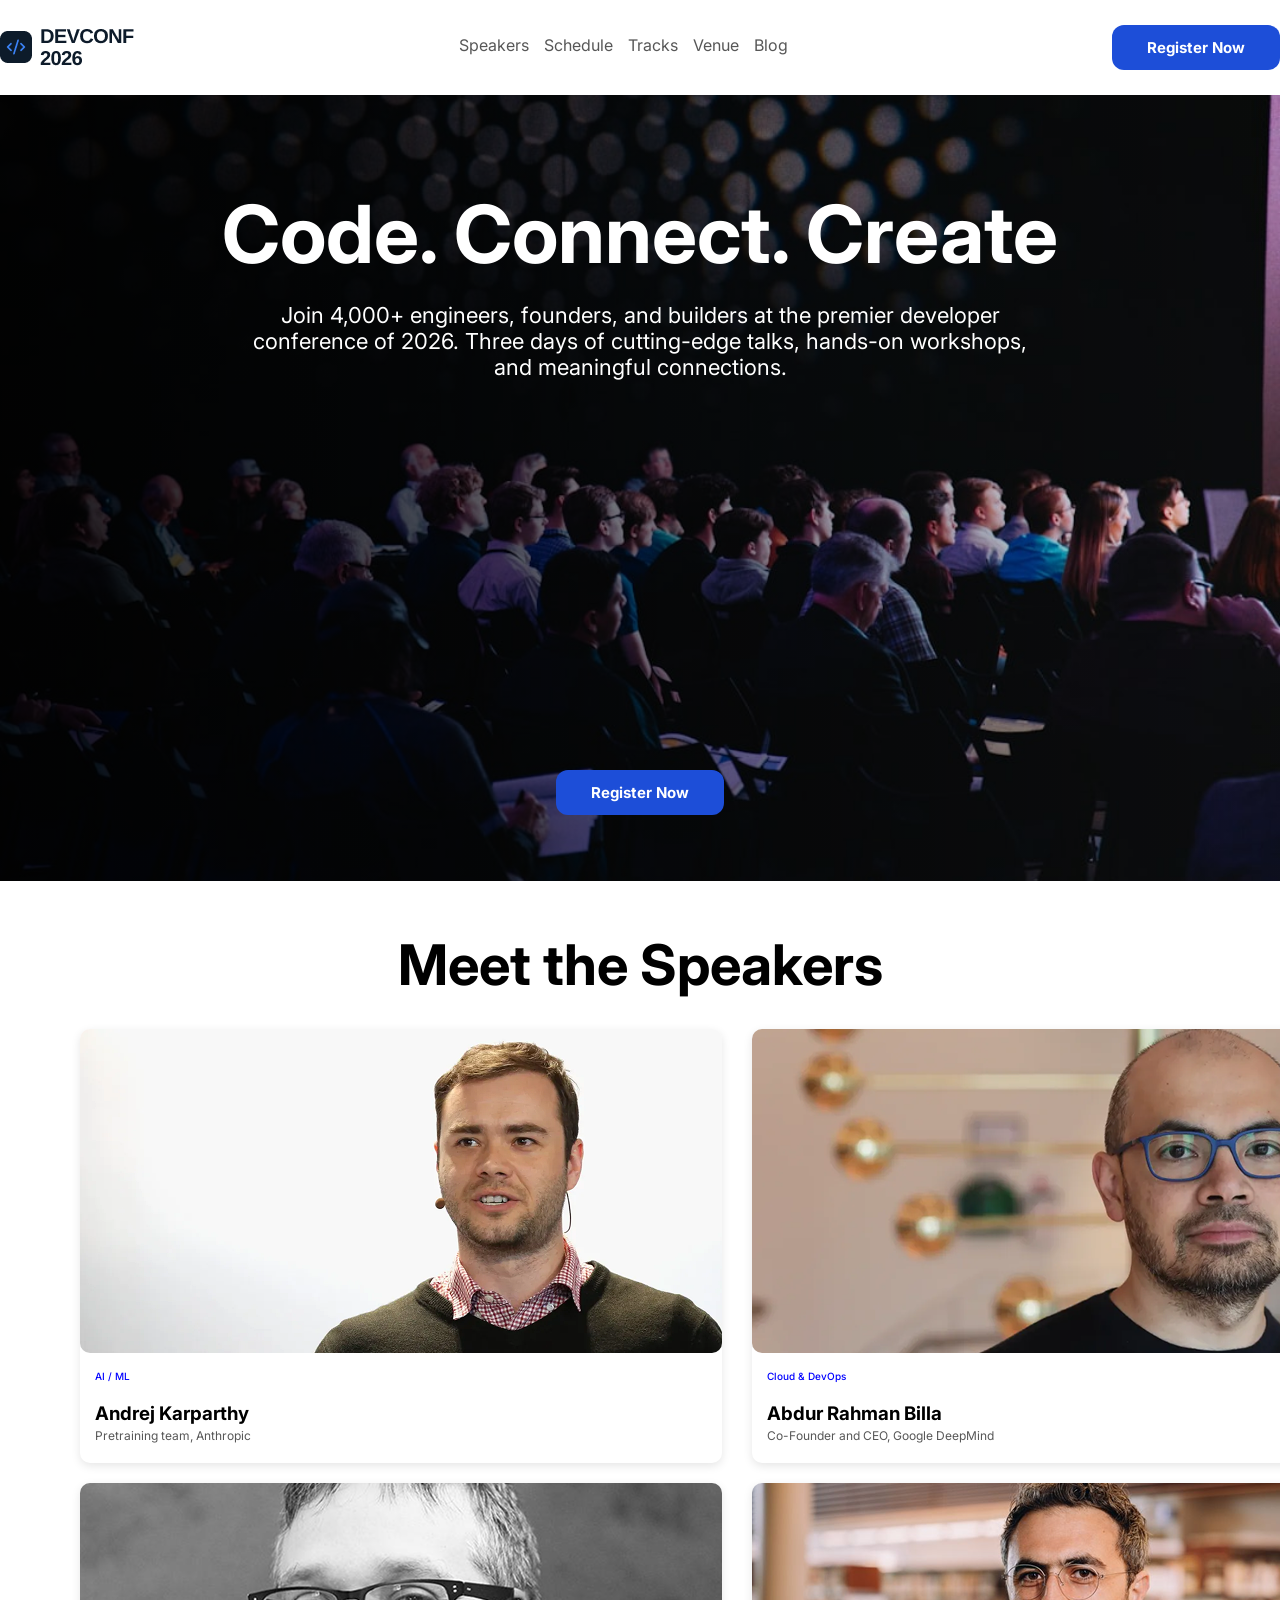
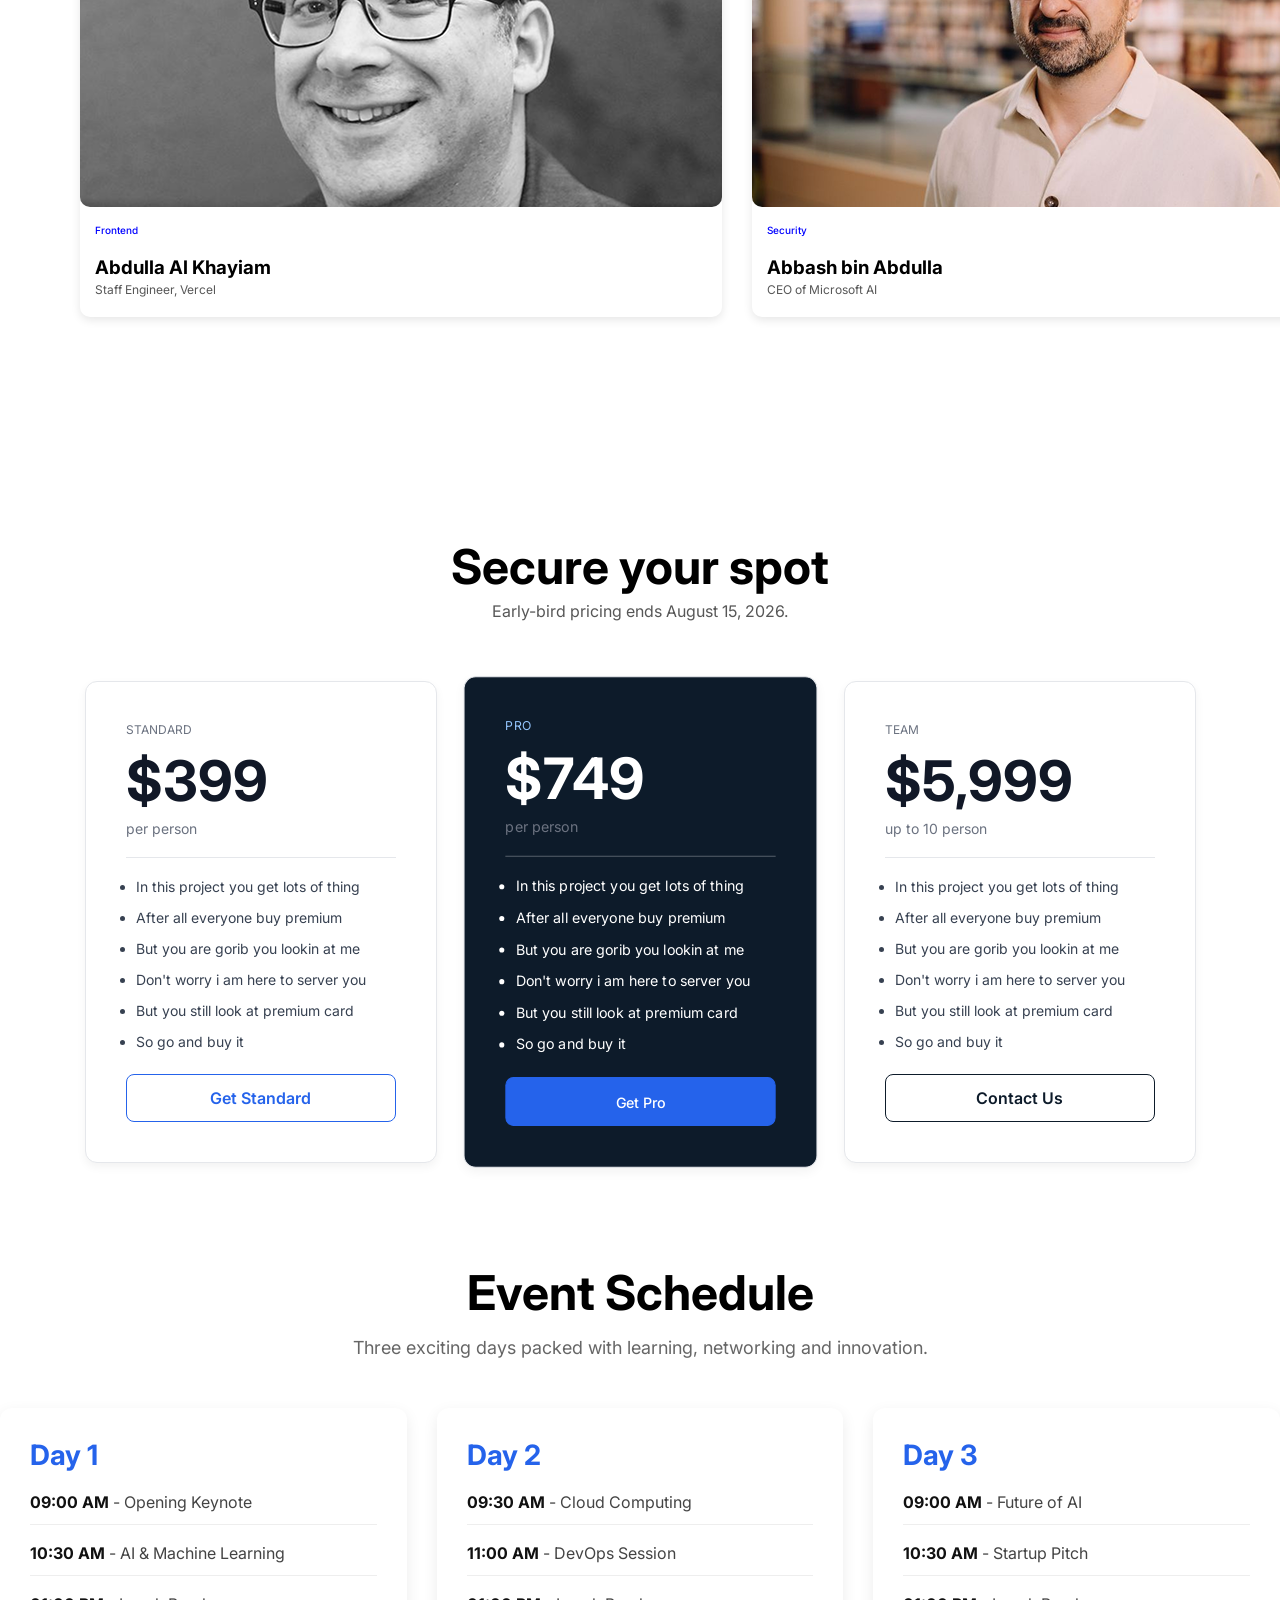
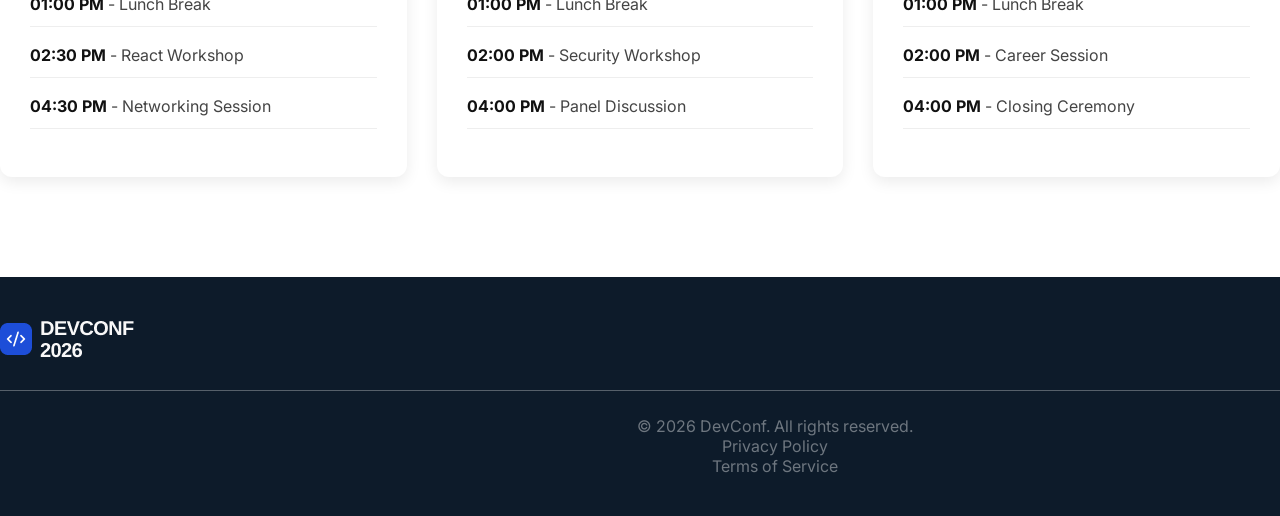
==== index.htm @ 586f61ed "files structure issue" ====
<!DOCTYPE html>
<html lang="en">

<head>
    <meta charset="UTF-8">
    <meta name="viewport" content="width=device-width, initial-scale=1.0">
    <title>Assignment-1</title>
    <style>
        @import url('https://fonts.googleapis.com/css2?family=Inter:ital,opsz,wght@0,14..32,100..900;1,14..32,100..900&display=swap');
    </style>
    <link rel="stylesheet" href="https://cdnjs.cloudflare.com/ajax/libs/font-awesome/6.7.2/css/all.min.css">
    <link rel="stylesheet" href="../styles/style.css">
    <link rel="stylesheet" href="../styles/common.css">
    <link rel="stylesheet" href="../styles/aisection.css">
    <link rel="stylesheet" href="../styles/banner.css">
    <link rel="stylesheet" href="../styles/footer.css">
    <link rel="stylesheet" href="../styles/speaker.css">
    <link rel="stylesheet" href="../styles/navbar.css">
    <link rel="stylesheet" href="../styles/secure.css">

    <link rel="stylesheet" href="./aisection.css">
    <link rel="stylesheet" href="./banner.css">
    <link rel="stylesheet" href="./common.css">
    <link rel="stylesheet" href="./footer.css">
    <link rel="stylesheet" href="./navbar.css">
    <link rel="stylesheet" href="./secure.css">
    <link rel="stylesheet" href="./speaker.css">
    <link rel="stylesheet" href="./style.css">
</head>

<body>
    <!-- nav bar -->
    <section>
        <nav class="nav">
            <div>
                <img class="img" src="./components/assets/logo.png" alt="" />
            </div>
            <div class="list">
                <li> Speakers </li>
                <li> Schedule </li>
                <li> Tracks </li>
                <li> Venue </li>
                <li> Blog </li>
            </div>
            <div>
                <button class="btn">
                    Register Now
                </button>
            </div>
        </nav>
    </section>
    <!-- Banner section -->
    <section class="banner">
        <div class="overlay">
            <div class="content">
                <h1> Code. Connect. Create </h1>
                <p>
                    Join 4,000+ engineers, founders, and builders at the premier developer <br>
                    conference of 2026. Three days of cutting-edge talks, hands-on workshops,<br>
                    and meaningful connections.
                </p>
            </div>
            <button class="btn btn-2"> Register Now </button>
        </div>
    </section>
    <!-- Speaker section -->
    <section class="speaker">
        <h1> Meet the Speakers </h1>
        <div class="column">
            <div class="card">
                <img src="./components/assets/andrej.png" alt="andrej png">
                <p class="mini">AI / ML</p>
                <h3>
                    Andrej Karparthy
                </h3>
                <p>Pretraining team, Anthropic</p>
            </div>
            <div class="card">
                <img src="./components/assets/demis.png" alt="demis png">
                <p class="mini"> Cloud & DevOps </p>
                <h3>
                    Abdur Rahman Billa
                </h3>
                <p>Co-Founder and CEO, Google DeepMind</p>
            </div>

            <div class="card">
                <img src="./components/assets/gary.png" alt="gary png">
                <p class="mini"> Frontend </p>
                <h3>
                    Abdulla Al Khayiam
                </h3>
                <p>Staff Engineer, Vercel</p>
            </div>
            <div class="card">
                <img src="./components/assets/mustafa.png" alt="">
                <p class="mini">Security</p>
                <h3>
                    Abbash bin Abdulla
                </h3>
                <p>CEO of Microsoft AI</p>
            </div>
        </div>
    </section>
    <!-- Secure Spot -->
    <section class="secure">
        <div class="secure-title">
            <h1 class=" slogan"> Secure your spot </h1>
            <p class="para"> Early-bird pricing ends August 15, 2026. </p>
        </div>
        <div class="secure-div">
            <div class="pricing-card">
                <p class="pricing-plan">STANDARD</p>
                <h2 class="price"> $399 </h2>
                <p class="person"> per person</p>
                <hr class="line">
                <ul class="pricing-list">
                    <li class="pricing-item"> In this project you get lots of thing </li>
                    <li class="pricing-item"> After all everyone buy premium </li>
                    <li class="pricing-item"> But you are gorib you lookin at me </li>
                    <li class="pricing-item"> Don't worry i am here to server you </li>
                    <li class="pricing-item"> But you still look at premium card </li>
                    <li class="pricing-item"> So go and buy it </li>
                </ul>

                <button class="button btn-2"> Get Standard </button>
            </div>

            <div class="pricing-card-premium">
                <p class="pricing-plan-prem">PRO</p>
                <h2 class="price-prem"> $749 </h2>
                <p class="person"> per person</p>
                <hr class="line-prem">
                <ul class="pricing-list">
                    <li class="pricing-item-prem"> In this project you get lots of thing </li>
                    <li class="pricing-item-prem"> After all everyone buy premium </li>
                    <li class="pricing-item-prem"> But you are gorib you lookin at me </li>
                    <li class="pricing-item-prem"> Don't worry i am here to server you </li>
                    <li class="pricing-item-prem"> But you still look at premium card </li>
                    <li class="pricing-item-prem"> So go and buy it </li>
                </ul>

                <button class="button btn-3"> Get Pro </button>
            </div>

            <div class="pricing-card">
                <p class="pricing-plan">TEAM</p>
                <h2 class="price"> $5,999 </h2>
                <p class="person"> up to 10 person</p>
                <hr class="line">
                <ul class="pricing-list">
                    <li class="pricing-item"> In this project you get lots of thing </li>
                    <li class="pricing-item"> After all everyone buy premium </li>
                    <li class="pricing-item"> But you are gorib you lookin at me </li>
                    <li class="pricing-item"> Don't worry i am here to server you </li>
                    <li class="pricing-item"> But you still look at premium card </li>
                    <li class="pricing-item"> So go and buy it </li>
                </ul>

                <button class="button btn-4"> Contact Us </button>
            </div>
        </div>
    </section>
    <!-- Ai section -->

    <section class="schedule">

        <h2 class="schedule-title">Event Schedule</h2>

        <p class="schedule-subtitle">
            Three exciting days packed with learning, networking and innovation.
        </p>

        <div class="schedule-container">

            <div class="schedule-card">

                <h3>Day 1</h3>

                <p><strong>09:00 AM</strong> - Opening Keynote</p>
                <p><strong>10:30 AM</strong> - AI & Machine Learning</p>
                <p><strong>01:00 PM</strong> - Lunch Break</p>
                <p><strong>02:30 PM</strong> - React Workshop</p>
                <p><strong>04:30 PM</strong> - Networking Session</p>

            </div>

            <div class="schedule-card">

                <h3>Day 2</h3>

                <p><strong>09:30 AM</strong> - Cloud Computing</p>
                <p><strong>11:00 AM</strong> - DevOps Session</p>
                <p><strong>01:00 PM</strong> - Lunch Break</p>
                <p><strong>02:00 PM</strong> - Security Workshop</p>
                <p><strong>04:00 PM</strong> - Panel Discussion</p>

            </div>

            <div class="schedule-card">

                <h3>Day 3</h3>

                <p><strong>09:00 AM</strong> - Future of AI</p>
                <p><strong>10:30 AM</strong> - Startup Pitch</p>
                <p><strong>01:00 PM</strong> - Lunch Break</p>
                <p><strong>02:00 PM</strong> - Career Session</p>
                <p><strong>04:00 PM</strong> - Closing Ceremony</p>

            </div>

        </div>

    </section>
    <footer class="footer">
        <div class="text-div">
            <div>
                <img class="img" src="./components/assets/footer-logo.png" alt="" />
            </div>
            <div class="social-icon">
                <i class="fa-brands fa-facebook-f"></i>
                <i class="fa-brands fa-instagram"></i>
                <i class="fa-brands fa-x-twitter"></i>
                <i class="fa-brands fa-linkedin-in"></i>
                <i class="fa-brands fa-github"></i>
            </div>

        </div>
        <hr class="footer-line">
        <div class="footer-text-div">
            <div> © 2026 DevConf. All rights reserved. </div>
            <div>
            <p>Privacy Policy</p> 
            <p>Terms of Service</p>   
            </div>
        </div>
    </footer>
</body>

</html>
---- aisection.css ----
.schedule{
    max-width: 1320px;
    margin: 100px auto;
    text-align: center;
}

.schedule-title{
    font-size: 48px;
    margin-bottom: 15px;
}

.schedule-subtitle{
    font-size: 18px;
    color: #666;
    margin-bottom: 50px;
}

.schedule-container{
    display: grid;
    grid-template-columns: repeat(3,1fr);
    gap: 30px;
}

.schedule-card{
    background: white;
    padding: 30px;
    border-radius: 12px;
    box-shadow: 0 5px 15px rgba(0,0,0,.08);
    text-align: left;
}

.schedule-card h3{
    color: #2563EB;
    margin-bottom: 20px;
    font-size: 28px;
}

.schedule-card p{
    margin: 18px 0;
    color: #444;
    font-size: 16px;
    border-bottom: 1px solid #eee;
    padding-bottom: 12px;
}

.schedule-card strong{
    color: #111;
}
---- banner.css ----
.banner{
    width: 100%;
    height: 786px;
    background-size: cover;
    background-position: center;
    background-image:
        linear-gradient(
            to right,
            rgba(0,0,0,.85) 0%,
            rgba(0,0,0,.65) 35%,
            rgba(0,0,0,.05) 100%
        ),
        url(./components/assets/banner.jpg);
}

.overlay,
.content h1,
.content p{
    text-align: center;
}

.content h1,
.content p{
    color: white;
}

.content h1{
    font-size: 80px;
    padding-top: 90px;
}

.content p{
    padding-top: 20px;
    font-size: 22px;
}

.btn-2{
    margin-top: 390px;
}
/* .btn-2:hover{
    background-color:aqua;
} */
---- common.css ----
.btn{
    font-size: 15px;
    padding: 13px 35px;
    border-radius: 12px;
    color: white;
    background-color: #1D4ED8;
    font-weight: bolder;
    border: none;
    margin-bottom: 25px;
    
    
}
.btn:hover{
    background-color: #1E3A8A;
}
---- footer.css ----
.footer{
    width:100%;
    padding:40px 0;
    background:#0D1B2A;
    color:rgba(255,255,255,.4);
}

.text-div{
    width:1550px;
    margin:auto;
    display:flex;
    justify-content:space-between;
    align-items:center;
}

.social-icon{
    display:flex;
    gap:20px;
}

.social-icon i{
    font-size:24px;
    color:white;
    cursor:pointer;
}

.footer-line{
    max-width:1550px;
    margin:25px auto;
    border:none;
    border-top:1px solid rgba(255,255,255,.3);
}

.footer-text-div{
    width:1550px;
    margin:auto;
    text-align: center;
    align-items:center;
}
---- navbar.css ----
.nav{
    display: flex;
    justify-content: space-between;
    max-width: 1600px;
    margin: auto;
    margin-top: 25px;
    text-align: center;
}

.img{
    width: 134px;
    height: 44px;
}

.list{
    display: flex;
    list-style: none;
    gap: 15px;
    text-align: center;
    margin-top: 10px;
    color: #575757;
}
---- secure.css ----
.secure{
    max-width: 1320px;
    margin: 200px auto 50px;
}

.secure-title{
    text-align: center;
    margin-bottom: 60px;
}

.slogan{
    font-size: 48px;
    margin-bottom: 5px;
}

.para{
    font-size: 16px;
    color: #575757;
}

.secure-div{
    display: flex;
    justify-content: center;
    gap: 30px;
}

/* Pricing Card */

.pricing-card,
.pricing-card-premium{
    padding: 40px;
    max-width: 340px;
    border: 1px solid #E5E7EB;
    border-radius: 12px;
    box-shadow: 0px 4px 10px rgba(0, 0, 0, .05);
}

.pricing-card{
    background: white;
}

.pricing-card-premium{
    background: #0D1B2A;
    transform: scale(1.02);
}

/* Pricing Plan */

.pricing-plan,
.pricing-plan-prem{
    font-size: 12px;
    margin-bottom: 10px;
}

.pricing-plan{
    color: #6B7280;
}

.pricing-plan-prem{
    color: #93C5FD;
}

/* Price */

.price,
.price-prem{
    font-size: 56px;
    font-weight: bold;
    margin-bottom: 5px;
}

.price{
    color: #111827;
}

.price-prem{
    color: white;
}

/* Person */

.person{
    font-size: 14px;
    color: #6B7280;
    margin-bottom: 20px;
}

/* Line */

.line,
.line-prem{
    border: none;
    margin-bottom: 20px;
}

.line{
    border-top: 1px solid #E5E7EB;
}

.line-prem{
    border-top: 1px solid rgba(255,255,255,.3);
}

/* Pricing List */

.pricing-item,
.pricing-item-prem{
    margin-left: 10px;
    margin-bottom: 14px;
    font-size: 14px;
}

.pricing-item{
    margin-right: 30px;
    color: #374151;
}

.pricing-item-prem{
    margin-right: 25px;
    color: white;
}

/* Button */

.button,
.btn-3{
    margin-top: 10px;
    width: 100%;
    height: 48px;
    border-radius: 8px;
}
.button{
    border: 1px solid #2563EB;
    background: white;
    color: #2563EB;
    font-size: 16px;
    font-weight: 600;
}

.btn-3{
    background: #2563EB;
    color: white;
    padding: 0 15px;
    font-size: 14px;
    font-weight: 500;
}

/* Team Card Button */

.btn-4{
    border: 1px solid #0D1B2A;
    color: #0D1B2A;
    font-weight: 600;
}
.button:hover,
.btn-2:hover{
    background-color: #1E3A8A;
}

.btn-2:hover{
    color: white;
}

.btn-4:hover{
    background-color: #0D1B2A;
    color: white;
}
---- speaker.css ----
.speaker{
    max-width: 1450px;
    margin: auto;
    padding-left: 80px;
    padding-right: 80px;
}

.speaker h1{
    margin-top: 50px;
    text-align: center;
    font-size: 56px;
}

.column{
    display: grid;
    grid-template-columns: repeat(2,1fr);
    column-gap: 30px;
    margin-top: 30px;
}

.card{
    max-width: 100%;
    border-radius: 10px;
    margin-bottom: 20px;
    box-shadow: 0px 3px 10px rgba(0, 0, 0, 0.1);
}

.card img{
    max-width: 642px;
    max-height: 324px;
    border-radius: 10px;
    margin-bottom: 10px;
}

/* Common margin-left */

.card .mini,
.card h3,
.card p{
    margin-left: 15px;
}

.card .mini{
    font-size: 10px;
    font-weight: 500;
    color: blue;
}

.card p{
    margin-top: 3px;
    font-size: 12px;
    padding-bottom: 20px;
    color: #575757;
}
---- style.css ----
*{
    margin: 0;
    padding: 0;
    font-family: "Inter", sans-serif;;
}
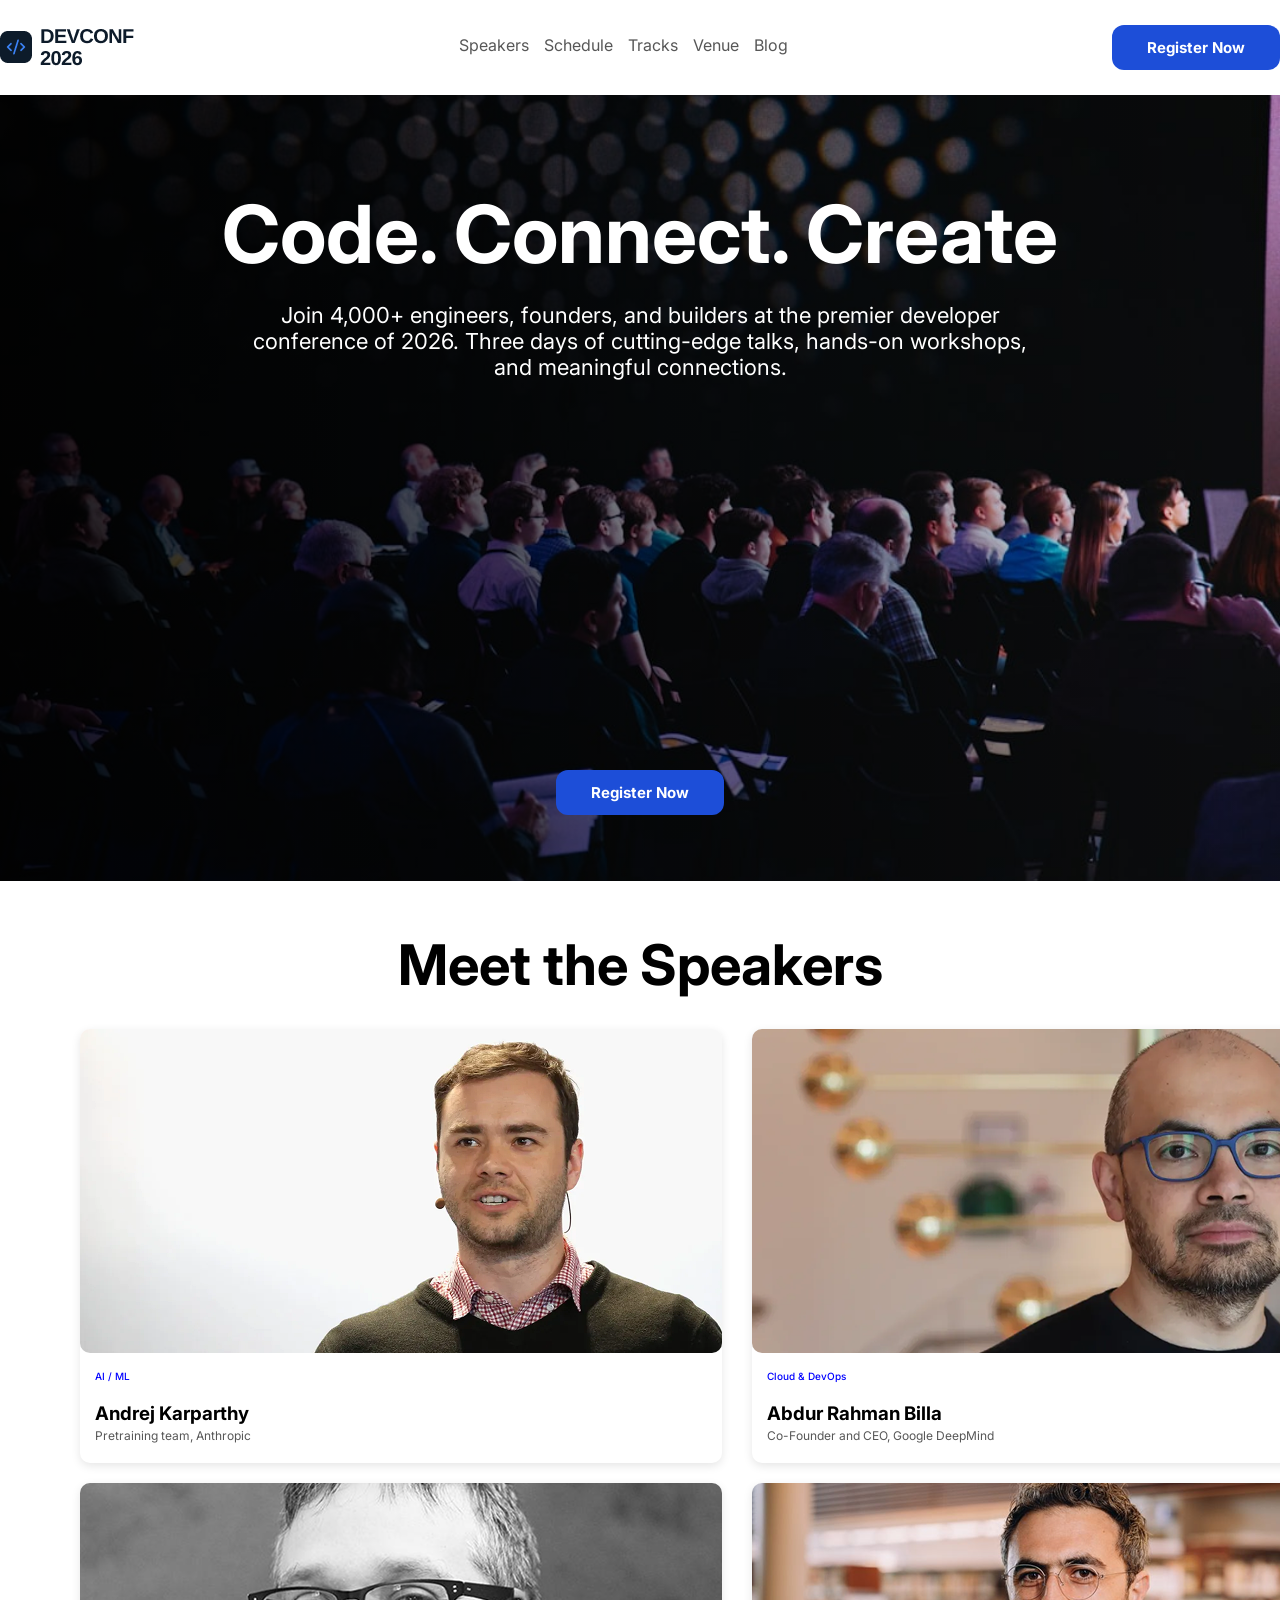
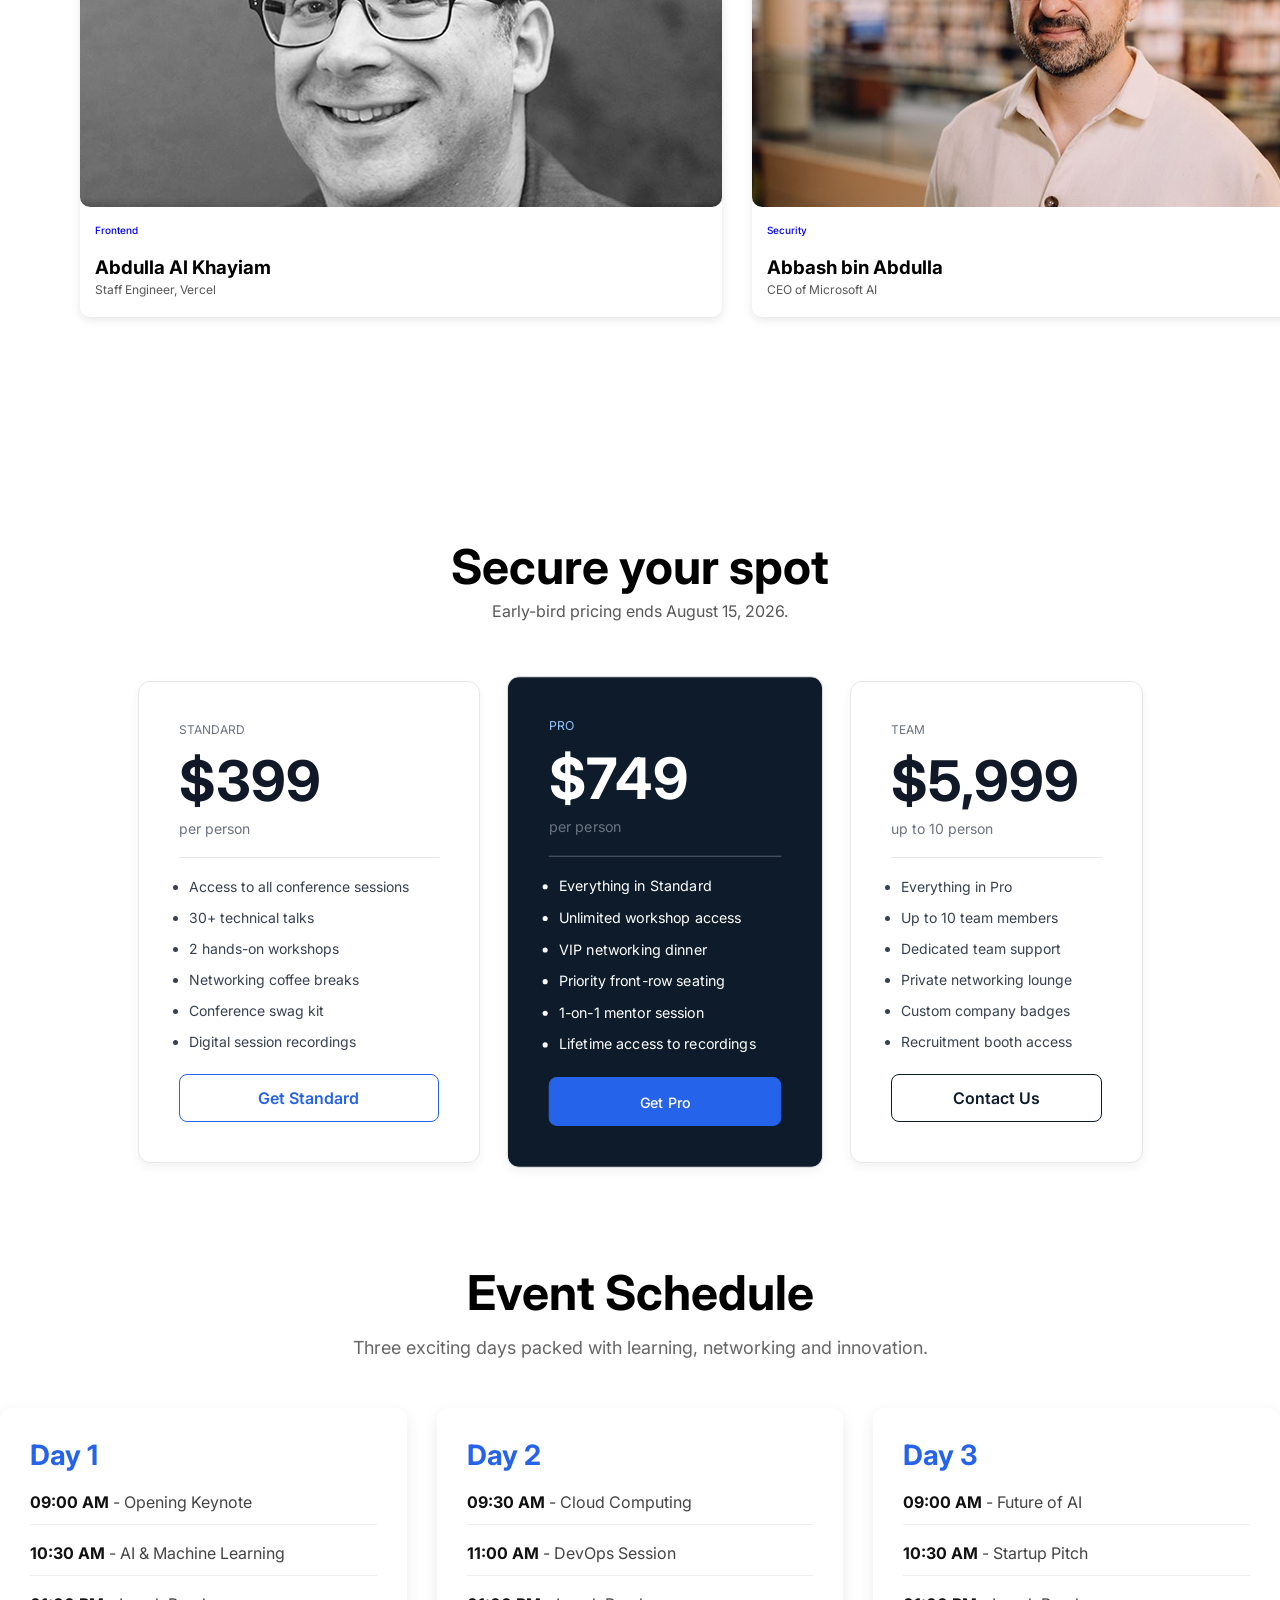
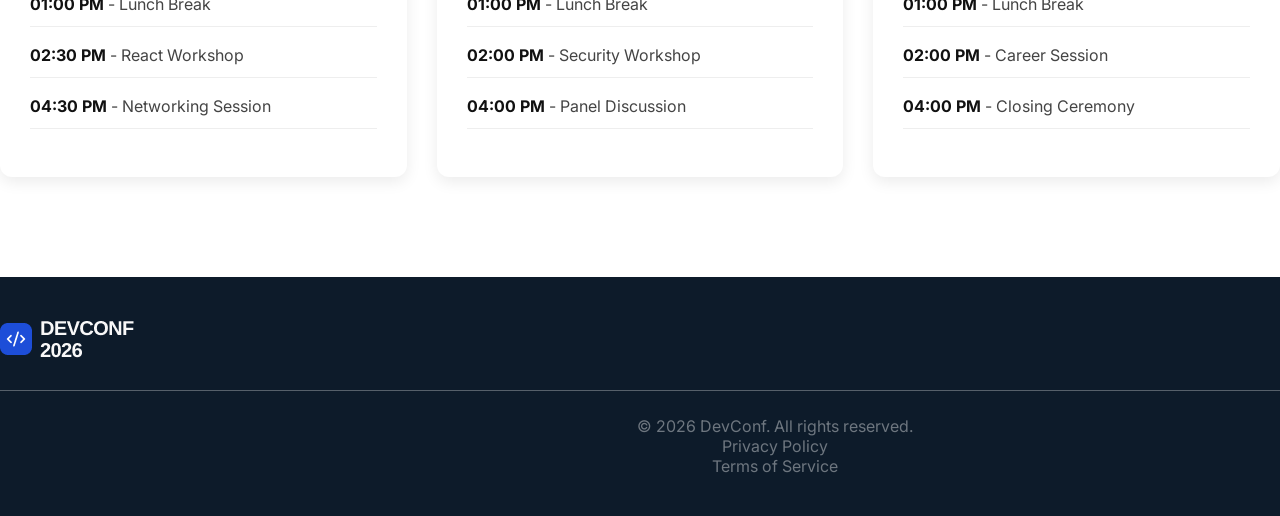
==== commit dfcb0a52: "card list change" ====
--- a/index.htm
+++ b/index.htm
@@ -9,14 +9,6 @@
         @import url('https://fonts.googleapis.com/css2?family=Inter:ital,opsz,wght@0,14..32,100..900;1,14..32,100..900&display=swap');
     </style>
     <link rel="stylesheet" href="https://cdnjs.cloudflare.com/ajax/libs/font-awesome/6.7.2/css/all.min.css">
-    <link rel="stylesheet" href="../styles/style.css">
-    <link rel="stylesheet" href="../styles/common.css">
-    <link rel="stylesheet" href="../styles/aisection.css">
-    <link rel="stylesheet" href="../styles/banner.css">
-    <link rel="stylesheet" href="../styles/footer.css">
-    <link rel="stylesheet" href="../styles/speaker.css">
-    <link rel="stylesheet" href="../styles/navbar.css">
-    <link rel="stylesheet" href="../styles/secure.css">
 
     <link rel="stylesheet" href="./aisection.css">
     <link rel="stylesheet" href="./banner.css">
@@ -26,6 +18,7 @@
     <link rel="stylesheet" href="./secure.css">
     <link rel="stylesheet" href="./speaker.css">
     <link rel="stylesheet" href="./style.css">
+
 </head>
 
 <body>
@@ -115,12 +108,12 @@
                 <p class="person"> per person</p>
                 <hr class="line">
                 <ul class="pricing-list">
-                    <li class="pricing-item"> In this project you get lots of thing </li>
-                    <li class="pricing-item"> After all everyone buy premium </li>
-                    <li class="pricing-item"> But you are gorib you lookin at me </li>
-                    <li class="pricing-item"> Don't worry i am here to server you </li>
-                    <li class="pricing-item"> But you still look at premium card </li>
-                    <li class="pricing-item"> So go and buy it </li>
+                    <li class="pricing-item">Access to all conference sessions</li>
+                    <li class="pricing-item">30+ technical talks</li>
+                    <li class="pricing-item">2 hands-on workshops</li>
+                    <li class="pricing-item">Networking coffee breaks</li>
+                    <li class="pricing-item">Conference swag kit</li>
+                    <li class="pricing-item">Digital session recordings</li>
                 </ul>
 
                 <button class="button btn-2"> Get Standard </button>
@@ -132,12 +125,12 @@
                 <p class="person"> per person</p>
                 <hr class="line-prem">
                 <ul class="pricing-list">
-                    <li class="pricing-item-prem"> In this project you get lots of thing </li>
-                    <li class="pricing-item-prem"> After all everyone buy premium </li>
-                    <li class="pricing-item-prem"> But you are gorib you lookin at me </li>
-                    <li class="pricing-item-prem"> Don't worry i am here to server you </li>
-                    <li class="pricing-item-prem"> But you still look at premium card </li>
-                    <li class="pricing-item-prem"> So go and buy it </li>
+                    <li class="pricing-item-prem">Everything in Standard</li>
+                    <li class="pricing-item-prem">Unlimited workshop access</li>
+                    <li class="pricing-item-prem">VIP networking dinner</li>
+                    <li class="pricing-item-prem">Priority front-row seating</li>
+                    <li class="pricing-item-prem">1-on-1 mentor session</li>
+                    <li class="pricing-item-prem">Lifetime access to recordings</li>
                 </ul>
 
                 <button class="button btn-3"> Get Pro </button>
@@ -149,12 +142,12 @@
                 <p class="person"> up to 10 person</p>
                 <hr class="line">
                 <ul class="pricing-list">
-                    <li class="pricing-item"> In this project you get lots of thing </li>
-                    <li class="pricing-item"> After all everyone buy premium </li>
-                    <li class="pricing-item"> But you are gorib you lookin at me </li>
-                    <li class="pricing-item"> Don't worry i am here to server you </li>
-                    <li class="pricing-item"> But you still look at premium card </li>
-                    <li class="pricing-item"> So go and buy it </li>
+                    <li class="pricing-item">Everything in Pro</li>
+                    <li class="pricing-item">Up to 10 team members</li>
+                    <li class="pricing-item">Dedicated team support</li>
+                    <li class="pricing-item">Private networking lounge</li>
+                    <li class="pricing-item">Custom company badges</li>
+                    <li class="pricing-item">Recruitment booth access</li>
                 </ul>
 
                 <button class="button btn-4"> Contact Us </button>
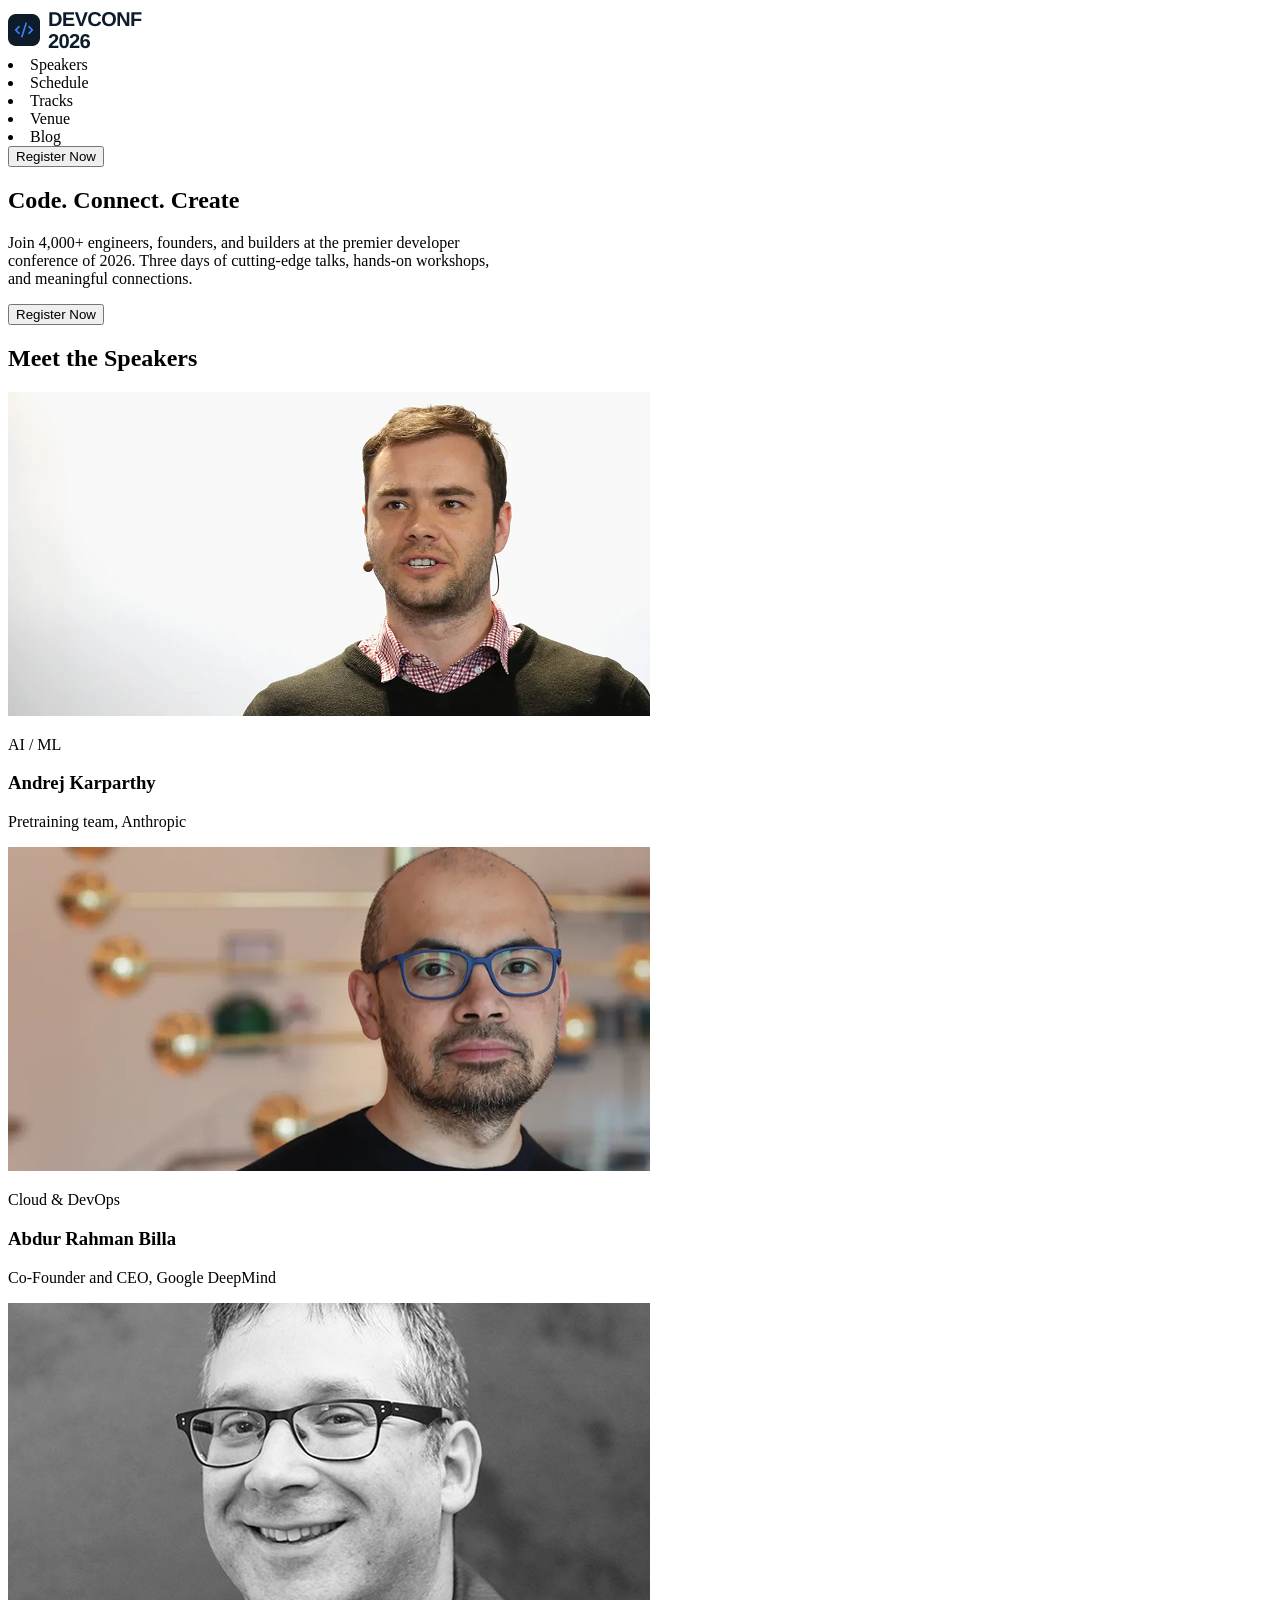
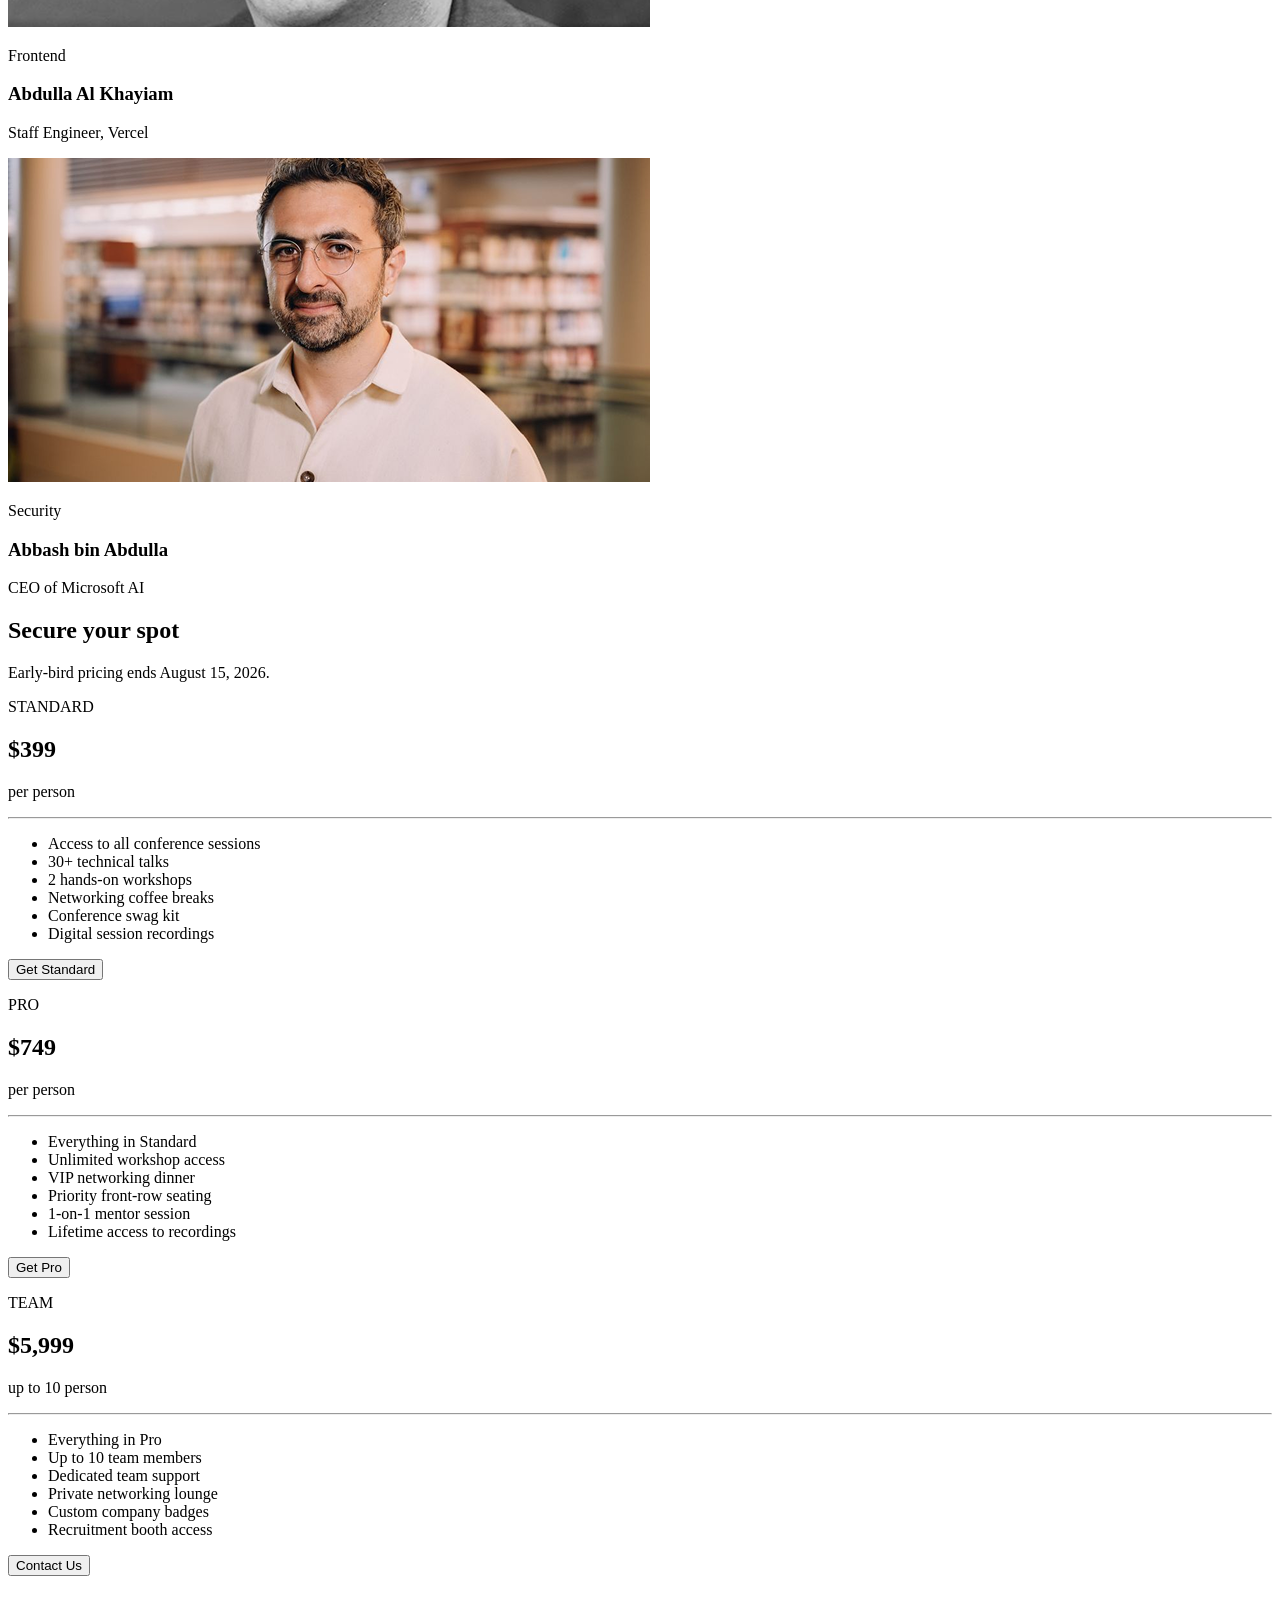
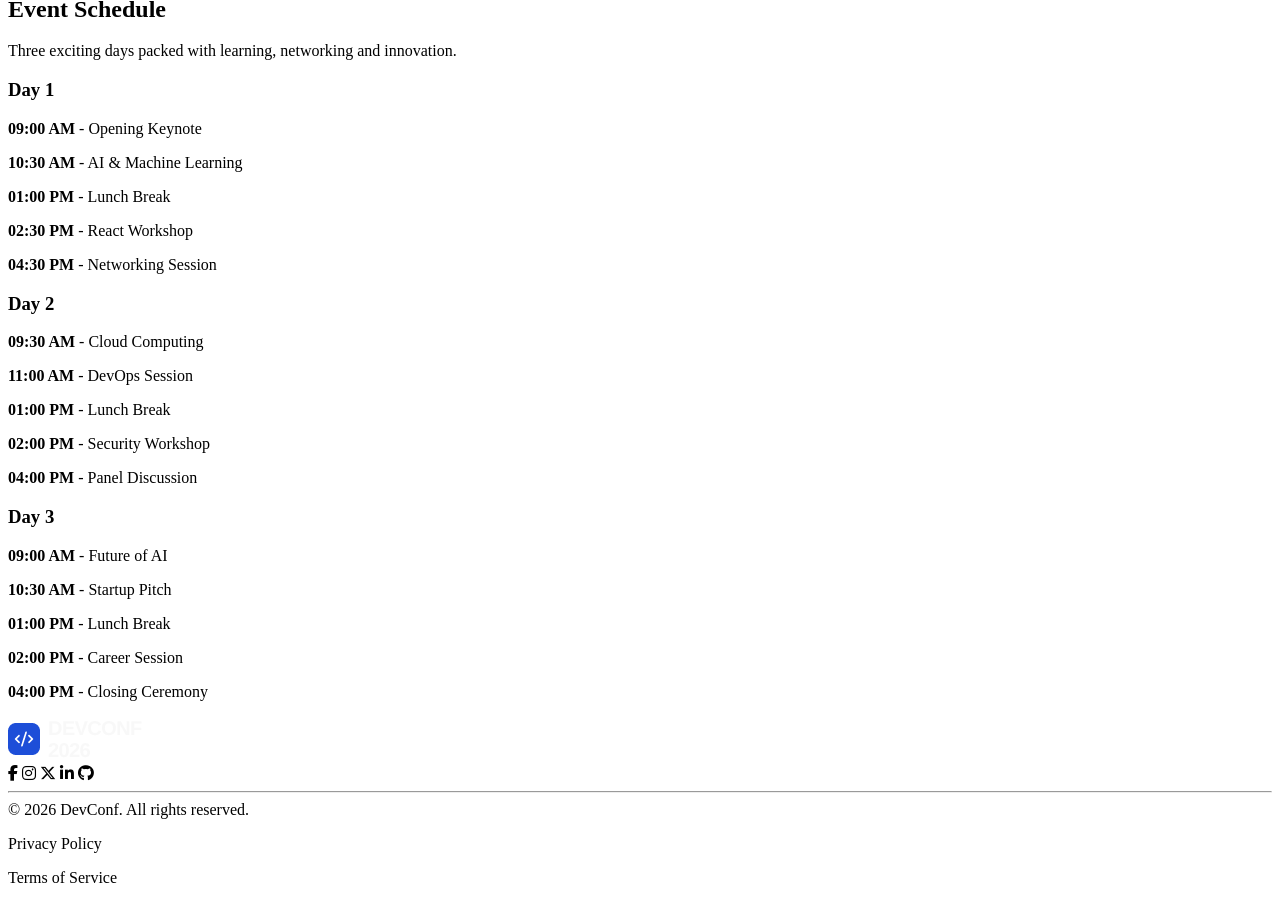
==== commit 0501e1cf: "fix issues" ====
--- a/index.htm
+++ b/index.htm
@@ -9,15 +9,14 @@
         @import url('https://fonts.googleapis.com/css2?family=Inter:ital,opsz,wght@0,14..32,100..900;1,14..32,100..900&display=swap');
     </style>
     <link rel="stylesheet" href="https://cdnjs.cloudflare.com/ajax/libs/font-awesome/6.7.2/css/all.min.css">
-
-    <link rel="stylesheet" href="./aisection.css">
-    <link rel="stylesheet" href="./banner.css">
-    <link rel="stylesheet" href="./common.css">
-    <link rel="stylesheet" href="./footer.css">
-    <link rel="stylesheet" href="./navbar.css">
-    <link rel="stylesheet" href="./secure.css">
-    <link rel="stylesheet" href="./speaker.css">
-    <link rel="stylesheet" href="./style.css">
+    <link rel="stylesheet" href="/styles/aisection.css">
+    <link rel="stylesheet" href="/styles/banner.css">
+    <link rel="stylesheet" href="/styles/common.css">
+    <link rel="stylesheet" href="/styles/footer.css">
+    <link rel="stylesheet" href="/styles/navbar.css">
+    <link rel="stylesheet" href="/styles/secure.css">
+    <link rel="stylesheet" href="/styles/speaker.css">
+    <link rel="stylesheet" href="/styles/style.css">
 
 </head>
 
@@ -26,7 +25,7 @@
     <section>
         <nav class="nav">
             <div>
-                <img class="img" src="./components/assets/logo.png" alt="" />
+                <img class="img" src="/assets/logo.png" alt="" />
             </div>
             <div class="list">
                 <li> Speakers </li>
@@ -61,7 +60,7 @@
         <h1> Meet the Speakers </h1>
         <div class="column">
             <div class="card">
-                <img src="./components/assets/andrej.png" alt="andrej png">
+                <img src="/assets/andrej.png" alt="andrej png">
                 <p class="mini">AI / ML</p>
                 <h3>
                     Andrej Karparthy
@@ -69,7 +68,7 @@
                 <p>Pretraining team, Anthropic</p>
             </div>
             <div class="card">
-                <img src="./components/assets/demis.png" alt="demis png">
+                <img src="/assets/demis.png" alt="demis png">
                 <p class="mini"> Cloud & DevOps </p>
                 <h3>
                     Abdur Rahman Billa
@@ -78,7 +77,7 @@
             </div>
 
             <div class="card">
-                <img src="./components/assets/gary.png" alt="gary png">
+                <img src="/assets/gary.png" alt="gary png">
                 <p class="mini"> Frontend </p>
                 <h3>
                     Abdulla Al Khayiam
@@ -86,7 +85,7 @@
                 <p>Staff Engineer, Vercel</p>
             </div>
             <div class="card">
-                <img src="./components/assets/mustafa.png" alt="">
+                <img src="/assets/mustafa.png" alt="">
                 <p class="mini">Security</p>
                 <h3>
                     Abbash bin Abdulla
@@ -208,7 +207,7 @@
     <footer class="footer">
         <div class="text-div">
             <div>
-                <img class="img" src="./components/assets/footer-logo.png" alt="" />
+                <img class="img" src="/assets/footer-logo.png" alt="" />
             </div>
             <div class="social-icon">
                 <i class="fa-brands fa-facebook-f"></i>
@@ -223,8 +222,8 @@
         <div class="footer-text-div">
             <div> © 2026 DevConf. All rights reserved. </div>
             <div>
-            <p>Privacy Policy</p> 
-            <p>Terms of Service</p>   
+                <p>Privacy Policy</p>
+                <p>Terms of Service</p>
             </div>
         </div>
     </footer>
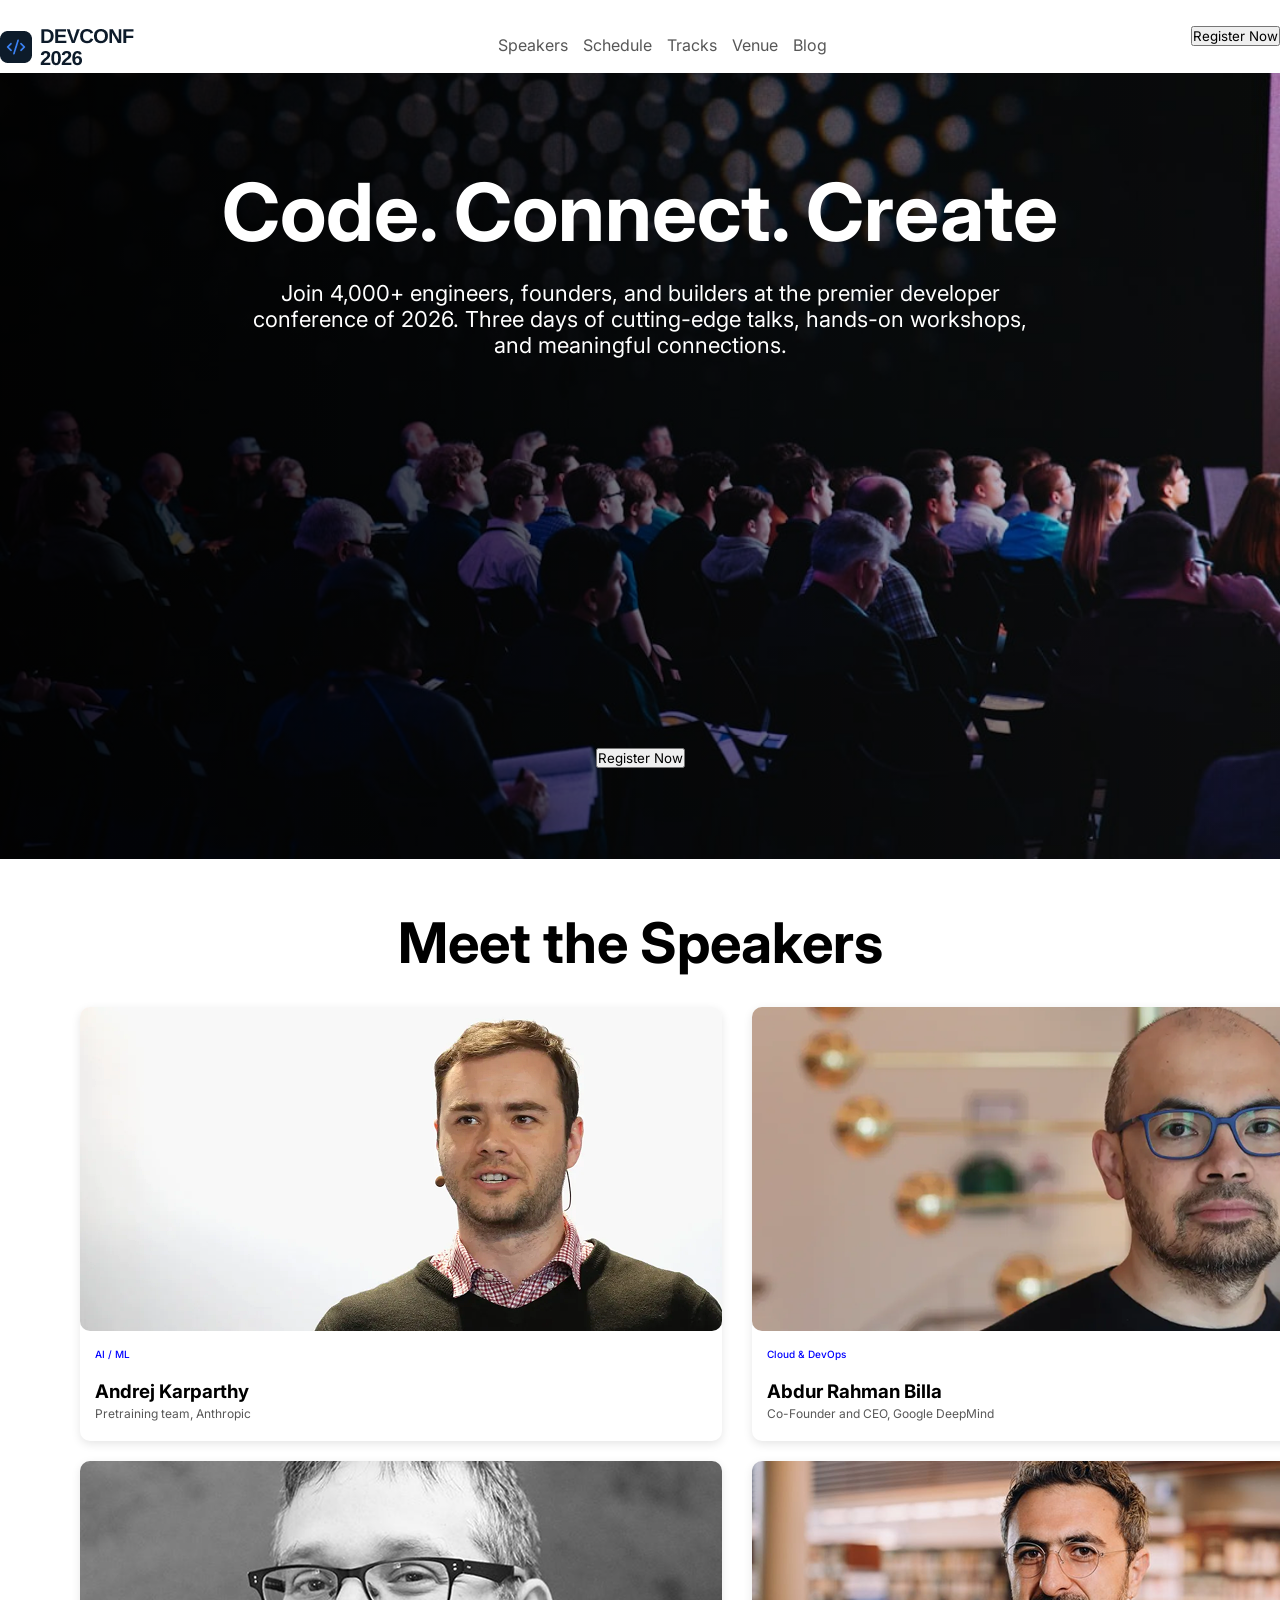
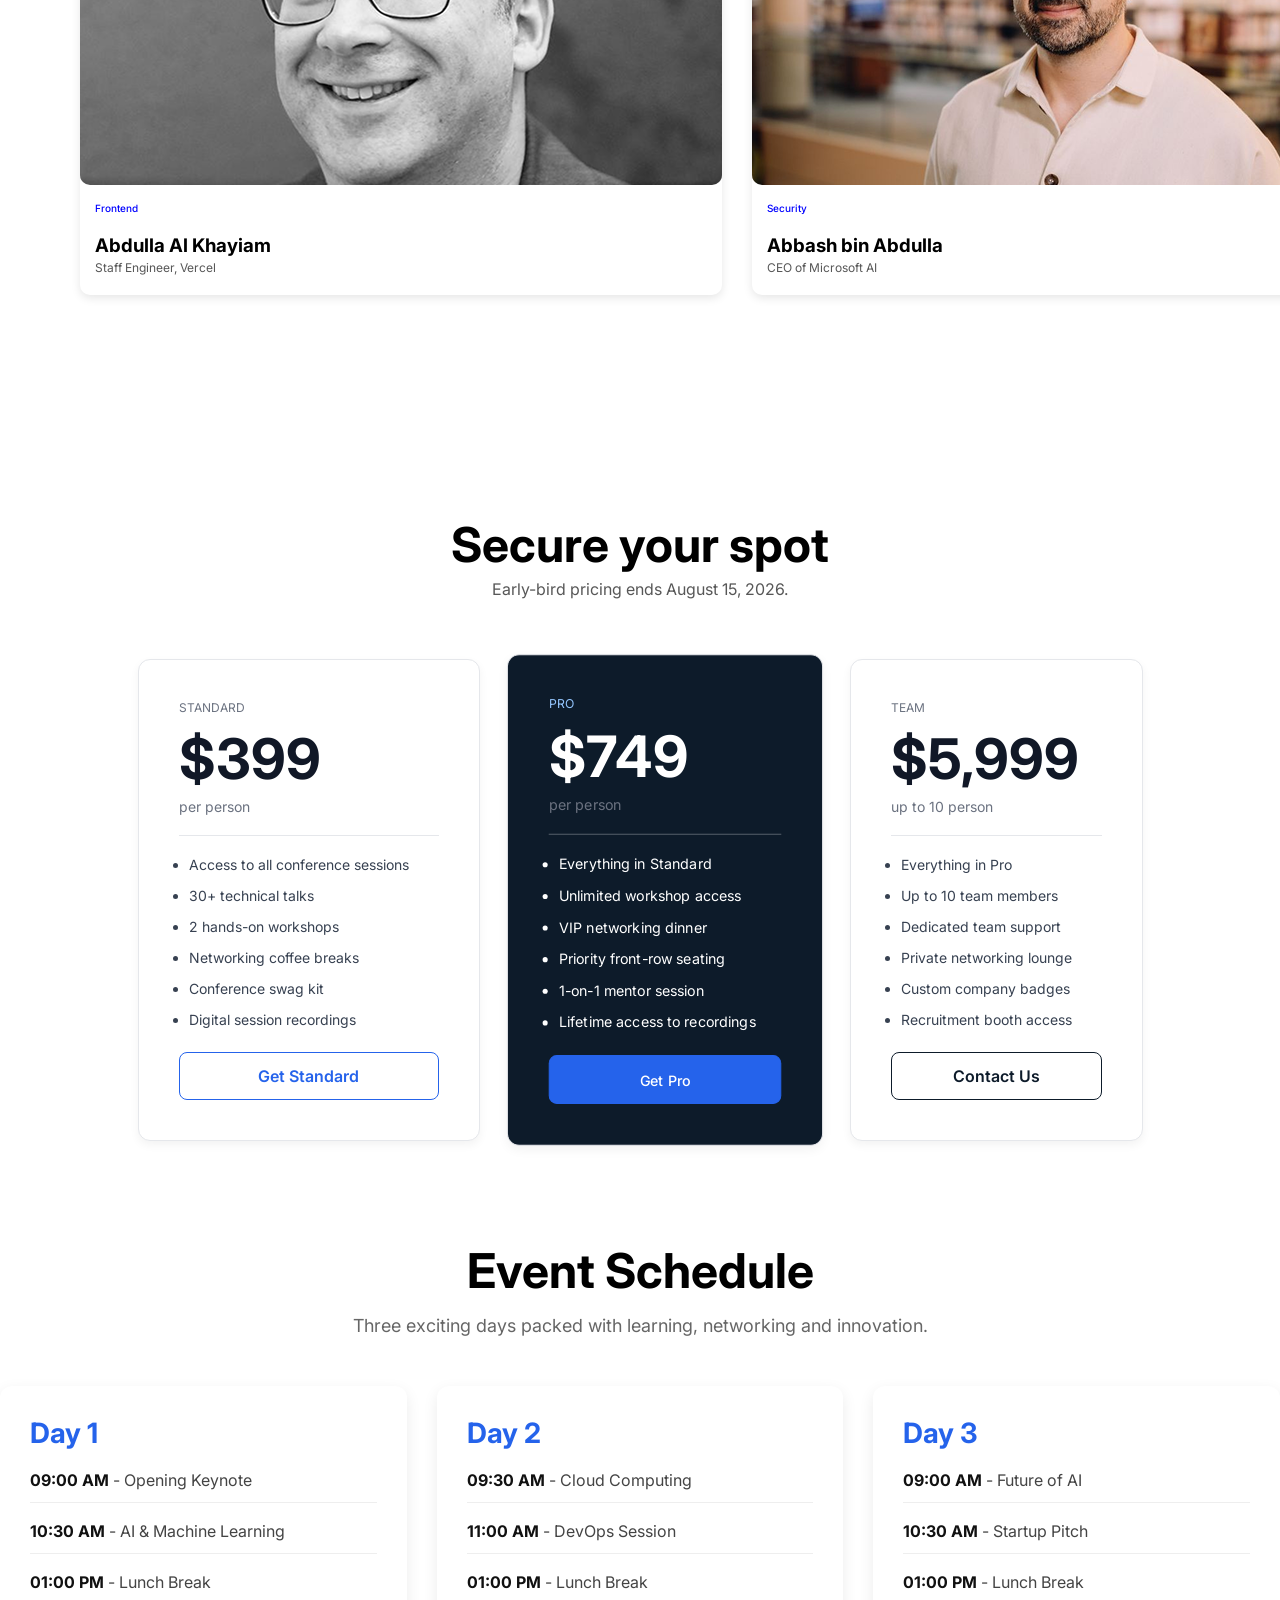
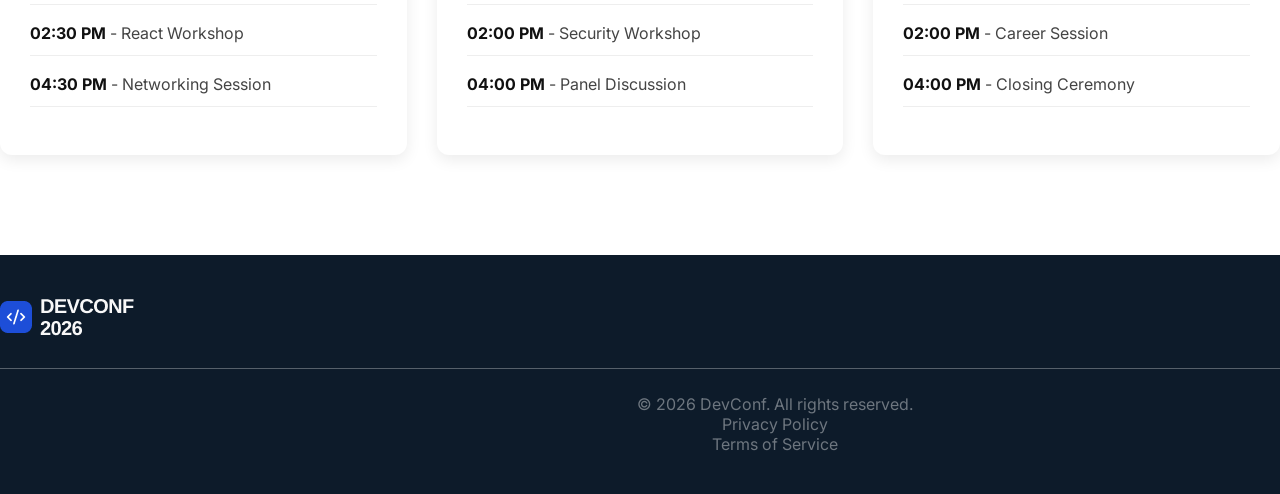
==== commit b1e1f6df: "file structure" ====
--- a/index.htm
+++ b/index.htm
@@ -9,14 +9,7 @@
         @import url('https://fonts.googleapis.com/css2?family=Inter:ital,opsz,wght@0,14..32,100..900;1,14..32,100..900&display=swap');
     </style>
     <link rel="stylesheet" href="https://cdnjs.cloudflare.com/ajax/libs/font-awesome/6.7.2/css/all.min.css">
-    <link rel="stylesheet" href="/styles/aisection.css">
-    <link rel="stylesheet" href="/styles/banner.css">
-    <link rel="stylesheet" href="/styles/common.css">
-    <link rel="stylesheet" href="/styles/footer.css">
-    <link rel="stylesheet" href="/styles/navbar.css">
-    <link rel="stylesheet" href="/styles/secure.css">
-    <link rel="stylesheet" href="/styles/speaker.css">
-    <link rel="stylesheet" href="/styles/style.css">
+    <link rel="stylesheet" href="./style.css">
 
 </head>
 
@@ -25,7 +18,7 @@
     <section>
         <nav class="nav">
             <div>
-                <img class="img" src="/assets/logo.png" alt="" />
+                <img class="img" src="assets/logo.png" alt="" />
             </div>
             <div class="list">
                 <li> Speakers </li>
@@ -60,7 +53,7 @@
         <h1> Meet the Speakers </h1>
         <div class="column">
             <div class="card">
-                <img src="/assets/andrej.png" alt="andrej png">
+                <img src="assets/andrej.png" alt="andrej png">
                 <p class="mini">AI / ML</p>
                 <h3>
                     Andrej Karparthy
@@ -68,7 +61,7 @@
                 <p>Pretraining team, Anthropic</p>
             </div>
             <div class="card">
-                <img src="/assets/demis.png" alt="demis png">
+                <img src="assets/demis.png" alt="demis png">
                 <p class="mini"> Cloud & DevOps </p>
                 <h3>
                     Abdur Rahman Billa
@@ -77,7 +70,7 @@
             </div>
 
             <div class="card">
-                <img src="/assets/gary.png" alt="gary png">
+                <img src="assets/gary.png" alt="gary png">
                 <p class="mini"> Frontend </p>
                 <h3>
                     Abdulla Al Khayiam
@@ -85,7 +78,7 @@
                 <p>Staff Engineer, Vercel</p>
             </div>
             <div class="card">
-                <img src="/assets/mustafa.png" alt="">
+                <img src="assets/mustafa.png" alt="">
                 <p class="mini">Security</p>
                 <h3>
                     Abbash bin Abdulla
@@ -207,7 +200,7 @@
     <footer class="footer">
         <div class="text-div">
             <div>
-                <img class="img" src="/assets/footer-logo.png" alt="" />
+                <img class="img" src="assets/footer-logo.png" alt="" />
             </div>
             <div class="social-icon">
                 <i class="fa-brands fa-facebook-f"></i>
@@ -229,4 +222,4 @@
     </footer>
 </body>
 
-</html>+</html>
--- a/style.css
+++ b/style.css
@@ -0,0 +1,383 @@
+*{
+    margin: 0;
+    padding: 0;
+    font-family: "Inter", sans-serif;;
+}
+
+.nav{
+    display: flex;
+    justify-content: space-between;
+    max-width: 1600px;
+    margin: auto;
+    margin-top: 25px;
+    text-align: center;
+}
+
+.img{
+    width: 134px;
+    height: 44px;
+}
+
+.list{
+    display: flex;
+    list-style: none;
+    gap: 15px;
+    text-align: center;
+    margin-top: 10px;
+    color: #575757;
+}
+
+.banner{
+    width: 100%;
+    height: 786px;
+    background-size: cover;
+    background-position: center;
+    background-image:
+        linear-gradient(
+            to right,
+            rgba(0,0,0,.85) 0%,
+            rgba(0,0,0,.65) 35%,
+            rgba(0,0,0,.05) 100%
+        ),
+        url(../assets/banner.jpg);
+
+}
+
+.overlay,
+.content h1,
+.content p{
+    text-align: center;
+}
+
+.content h1,
+.content p{
+    color: white;
+}
+
+.content h1{
+    font-size: 80px;
+    padding-top: 90px;
+}
+
+.content p{
+    padding-top: 20px;
+    font-size: 22px;
+}
+
+.btn-2{
+    margin-top: 390px;
+}
+
+.speaker{
+    max-width: 1450px;
+    margin: auto;
+    padding-left: 80px;
+    padding-right: 80px;
+}
+
+.speaker h1{
+    margin-top: 50px;
+    text-align: center;
+    font-size: 56px;
+}
+
+.column{
+    display: grid;
+    grid-template-columns: repeat(2,1fr);
+    column-gap: 30px;
+    margin-top: 30px;
+}
+
+.card{
+    max-width: 100%;
+    border-radius: 10px;
+    margin-bottom: 20px;
+    box-shadow: 0px 3px 10px rgba(0, 0, 0, 0.1);
+}
+
+.card img{
+    max-width: 642px;
+    max-height: 324px;
+    border-radius: 10px;
+    margin-bottom: 10px;
+}
+
+/* Common margin-left */
+
+.card .mini,
+.card h3,
+.card p{
+    margin-left: 15px;
+}
+
+.card .mini{
+    font-size: 10px;
+    font-weight: 500;
+    color: blue;
+}
+
+.card p{
+    margin-top: 3px;
+    font-size: 12px;
+    padding-bottom: 20px;
+    color: #575757;
+}
+
+.secure{
+    max-width: 1320px;
+    margin: 200px auto 50px;
+}
+
+.secure-title{
+    text-align: center;
+    margin-bottom: 60px;
+}
+
+.slogan{
+    font-size: 48px;
+    margin-bottom: 5px;
+}
+
+.para{
+    font-size: 16px;
+    color: #575757;
+}
+
+.secure-div{
+    display: flex;
+    justify-content: center;
+    gap: 30px;
+}
+
+/* Pricing Card */
+
+.pricing-card,
+.pricing-card-premium{
+    padding: 40px;
+    max-width: 340px;
+    border: 1px solid #E5E7EB;
+    border-radius: 12px;
+    box-shadow: 0px 4px 10px rgba(0, 0, 0, .05);
+}
+
+.pricing-card{
+    background: white;
+}
+
+.pricing-card-premium{
+    background: #0D1B2A;
+    transform: scale(1.02);
+}
+
+/* Pricing Plan */
+
+.pricing-plan,
+.pricing-plan-prem{
+    font-size: 12px;
+    margin-bottom: 10px;
+}
+
+.pricing-plan{
+    color: #6B7280;
+}
+
+.pricing-plan-prem{
+    color: #93C5FD;
+}
+
+/* Price */
+
+.price,
+.price-prem{
+    font-size: 56px;
+    font-weight: bold;
+    margin-bottom: 5px;
+}
+
+.price{
+    color: #111827;
+}
+
+.price-prem{
+    color: white;
+}
+
+/* Person */
+
+.person{
+    font-size: 14px;
+    color: #6B7280;
+    margin-bottom: 20px;
+}
+
+/* Line */
+
+.line,
+.line-prem{
+    border: none;
+    margin-bottom: 20px;
+}
+
+.line{
+    border-top: 1px solid #E5E7EB;
+}
+
+.line-prem{
+    border-top: 1px solid rgba(255,255,255,.3);
+}
+
+/* Pricing List */
+
+.pricing-item,
+.pricing-item-prem{
+    margin-left: 10px;
+    margin-bottom: 14px;
+    font-size: 14px;
+}
+
+.pricing-item{
+    margin-right: 30px;
+    color: #374151;
+}
+
+.pricing-item-prem{
+    margin-right: 25px;
+    color: white;
+}
+
+/* Button */
+
+.button,
+.btn-3{
+    margin-top: 10px;
+    width: 100%;
+    height: 48px;
+    border-radius: 8px;
+}
+.button{
+    border: 1px solid #2563EB;
+    background: white;
+    color: #2563EB;
+    font-size: 16px;
+    font-weight: 600;
+}
+
+.btn-3{
+    background: #2563EB;
+    color: white;
+    padding: 0 15px;
+    font-size: 14px;
+    font-weight: 500;
+}
+
+/* Team Card Button */
+
+.btn-4{
+    border: 1px solid #0D1B2A;
+    color: #0D1B2A;
+    font-weight: 600;
+}
+.button:hover,
+.btn-2:hover{
+    background-color: #1E3A8A;
+}
+
+.btn-2:hover{
+    color: white;
+}
+
+.btn-4:hover{
+    background-color: #0D1B2A;
+    color: white;
+}
+
+.schedule{
+    max-width: 1320px;
+    margin: 100px auto;
+    text-align: center;
+}
+
+.schedule-title{
+    font-size: 48px;
+    margin-bottom: 15px;
+}
+
+.schedule-subtitle{
+    font-size: 18px;
+    color: #666;
+    margin-bottom: 50px;
+}
+
+.schedule-container{
+    display: grid;
+    grid-template-columns: repeat(3,1fr);
+    gap: 30px;
+}
+
+.schedule-card{
+    background: white;
+    padding: 30px;
+    border-radius: 12px;
+    box-shadow: 0 5px 15px rgba(0,0,0,.08);
+    text-align: left;
+}
+
+.schedule-card h3{
+    color: #2563EB;
+    margin-bottom: 20px;
+    font-size: 28px;
+}
+
+.schedule-card p{
+    margin: 18px 0;
+    color: #444;
+    font-size: 16px;
+    border-bottom: 1px solid #eee;
+    padding-bottom: 12px;
+}
+
+.schedule-card strong{
+    color: #111;
+}
+
+.footer{
+    width:100%;
+    padding:40px 0;
+    background:#0D1B2A;
+    color:rgba(255,255,255,.4);
+}
+
+.text-div{
+    width:1550px;
+    margin:auto;
+    display:flex;
+    justify-content:space-between;
+    align-items:center;
+}
+
+.social-icon{
+    display:flex;
+    gap:20px;
+}
+
+.social-icon i{
+    font-size:24px;
+    color:white;
+    cursor:pointer;
+}
+
+.footer-line{
+    max-width:1550px;
+    margin:25px auto;
+    border:none;
+    border-top:1px solid rgba(255,255,255,.3);
+}
+
+.footer-text-div{
+    width:1550px;
+    margin:auto;
+    text-align: center;
+    align-items:center;
+}
+
+
